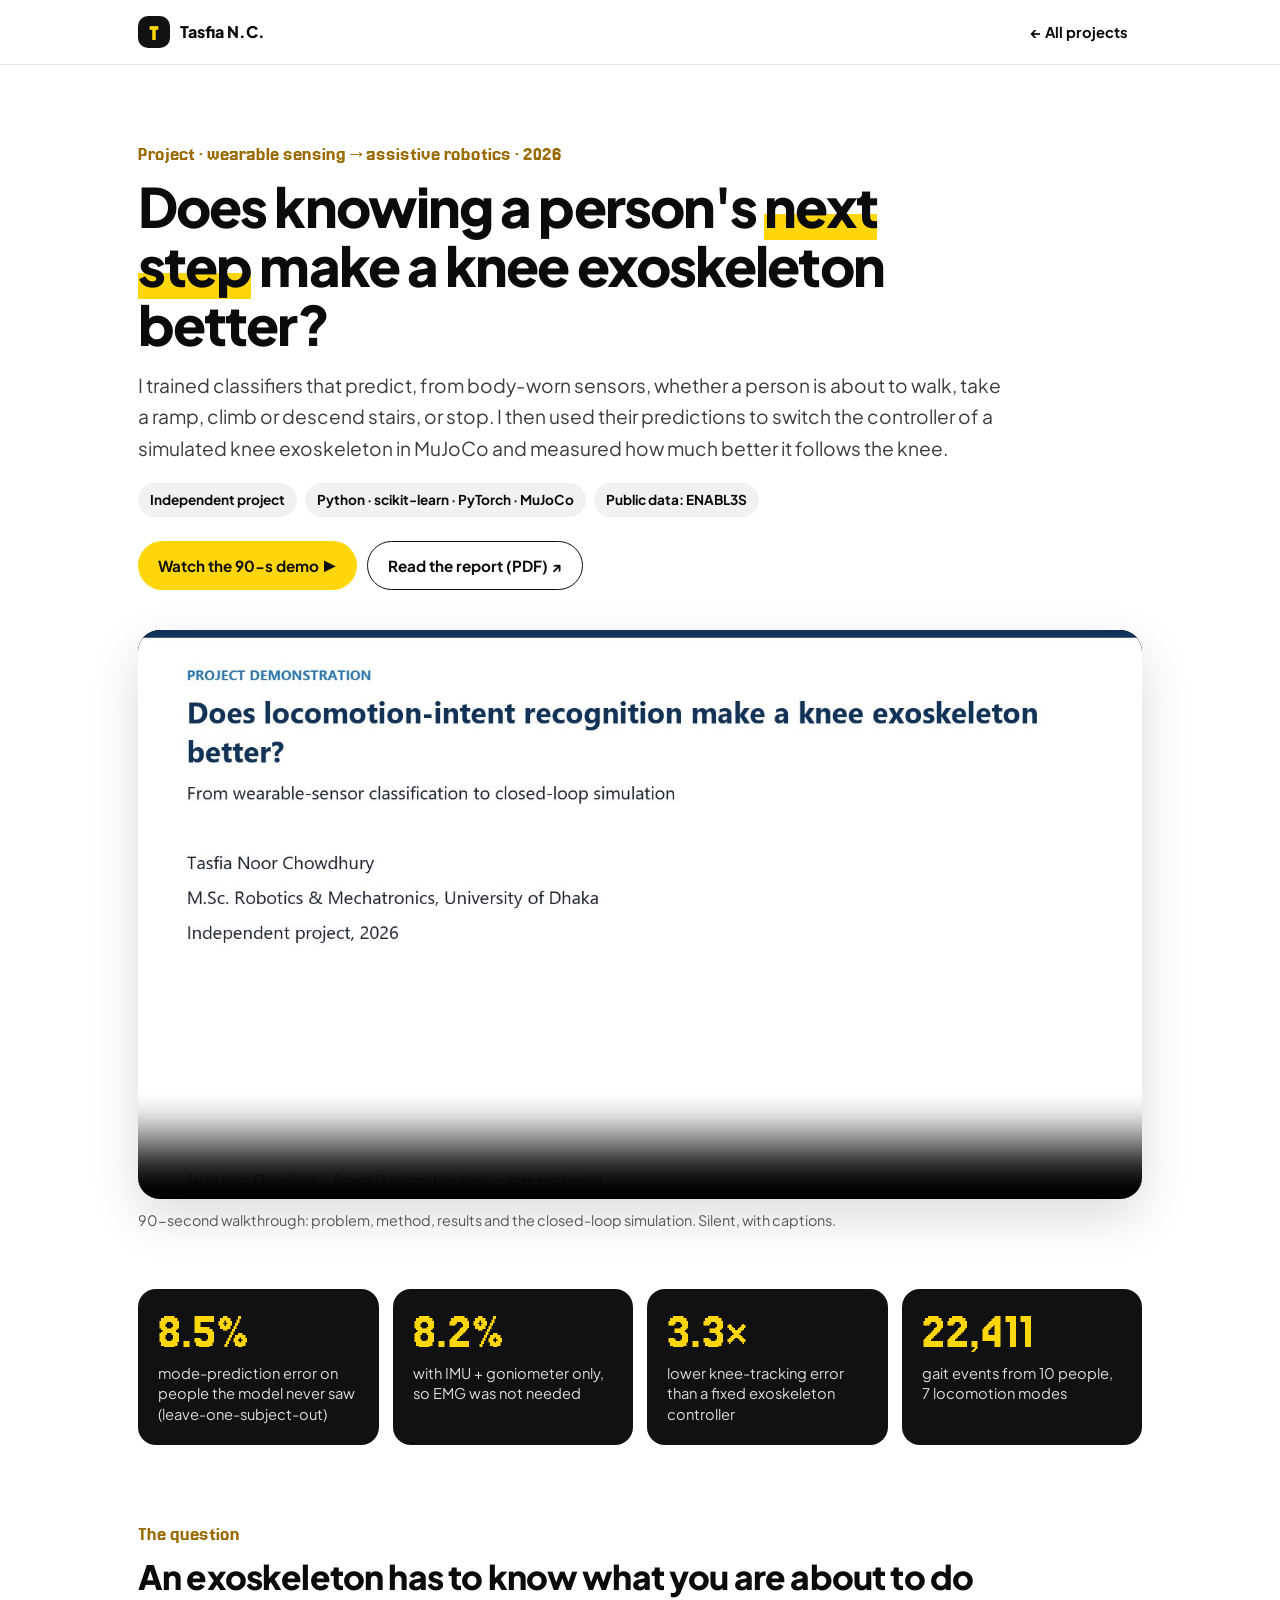
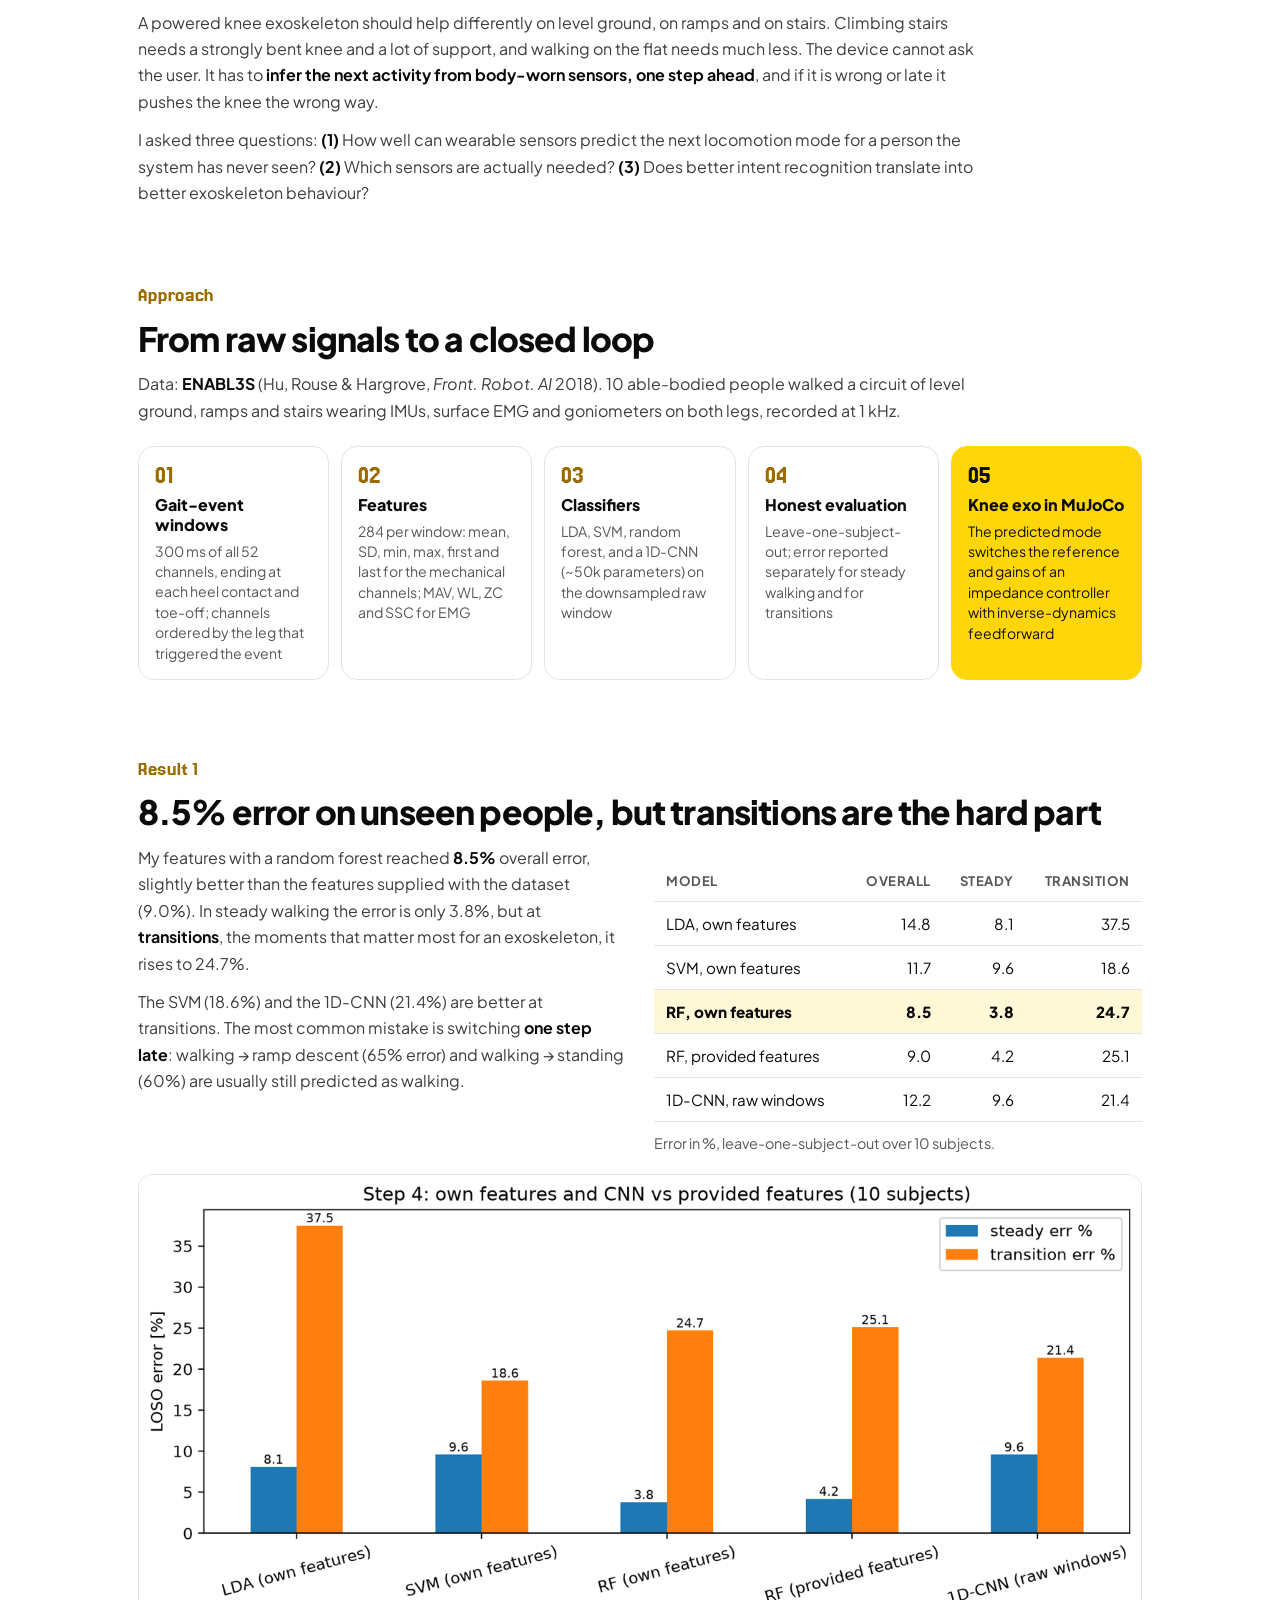
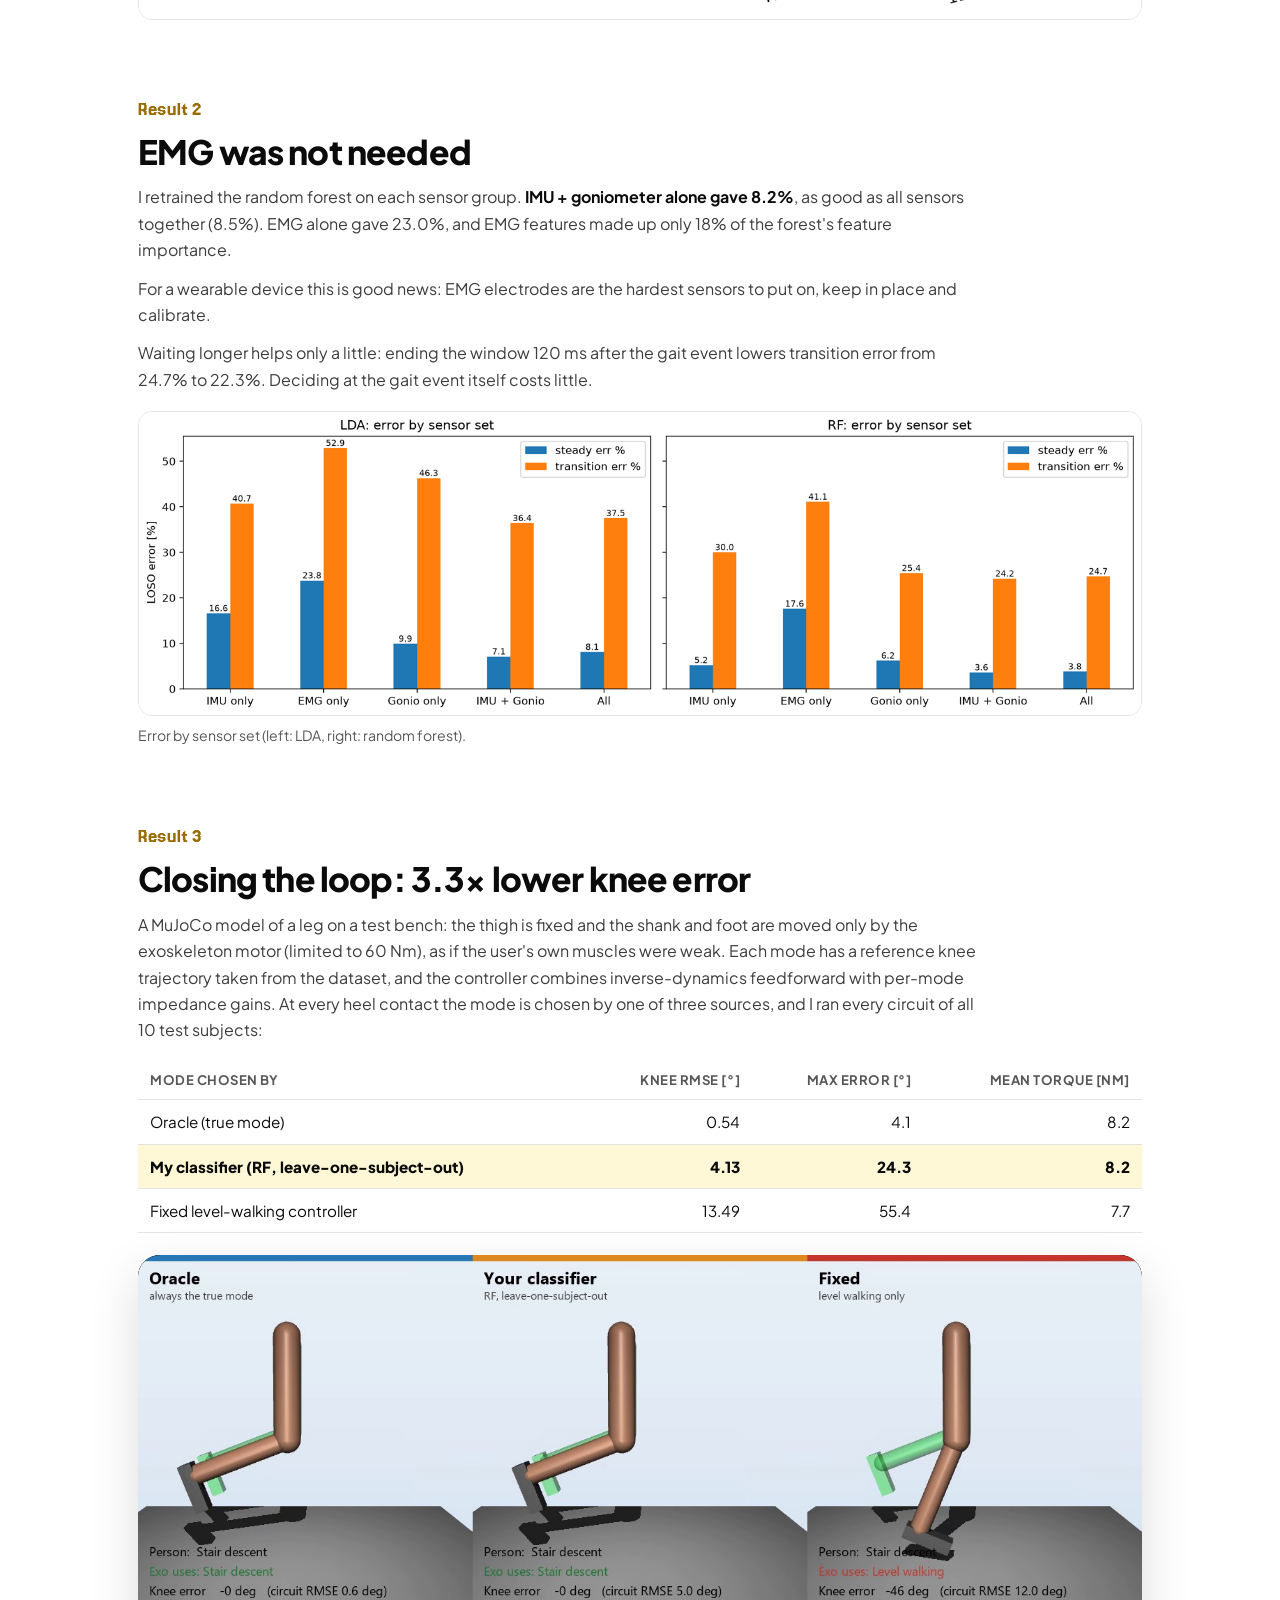
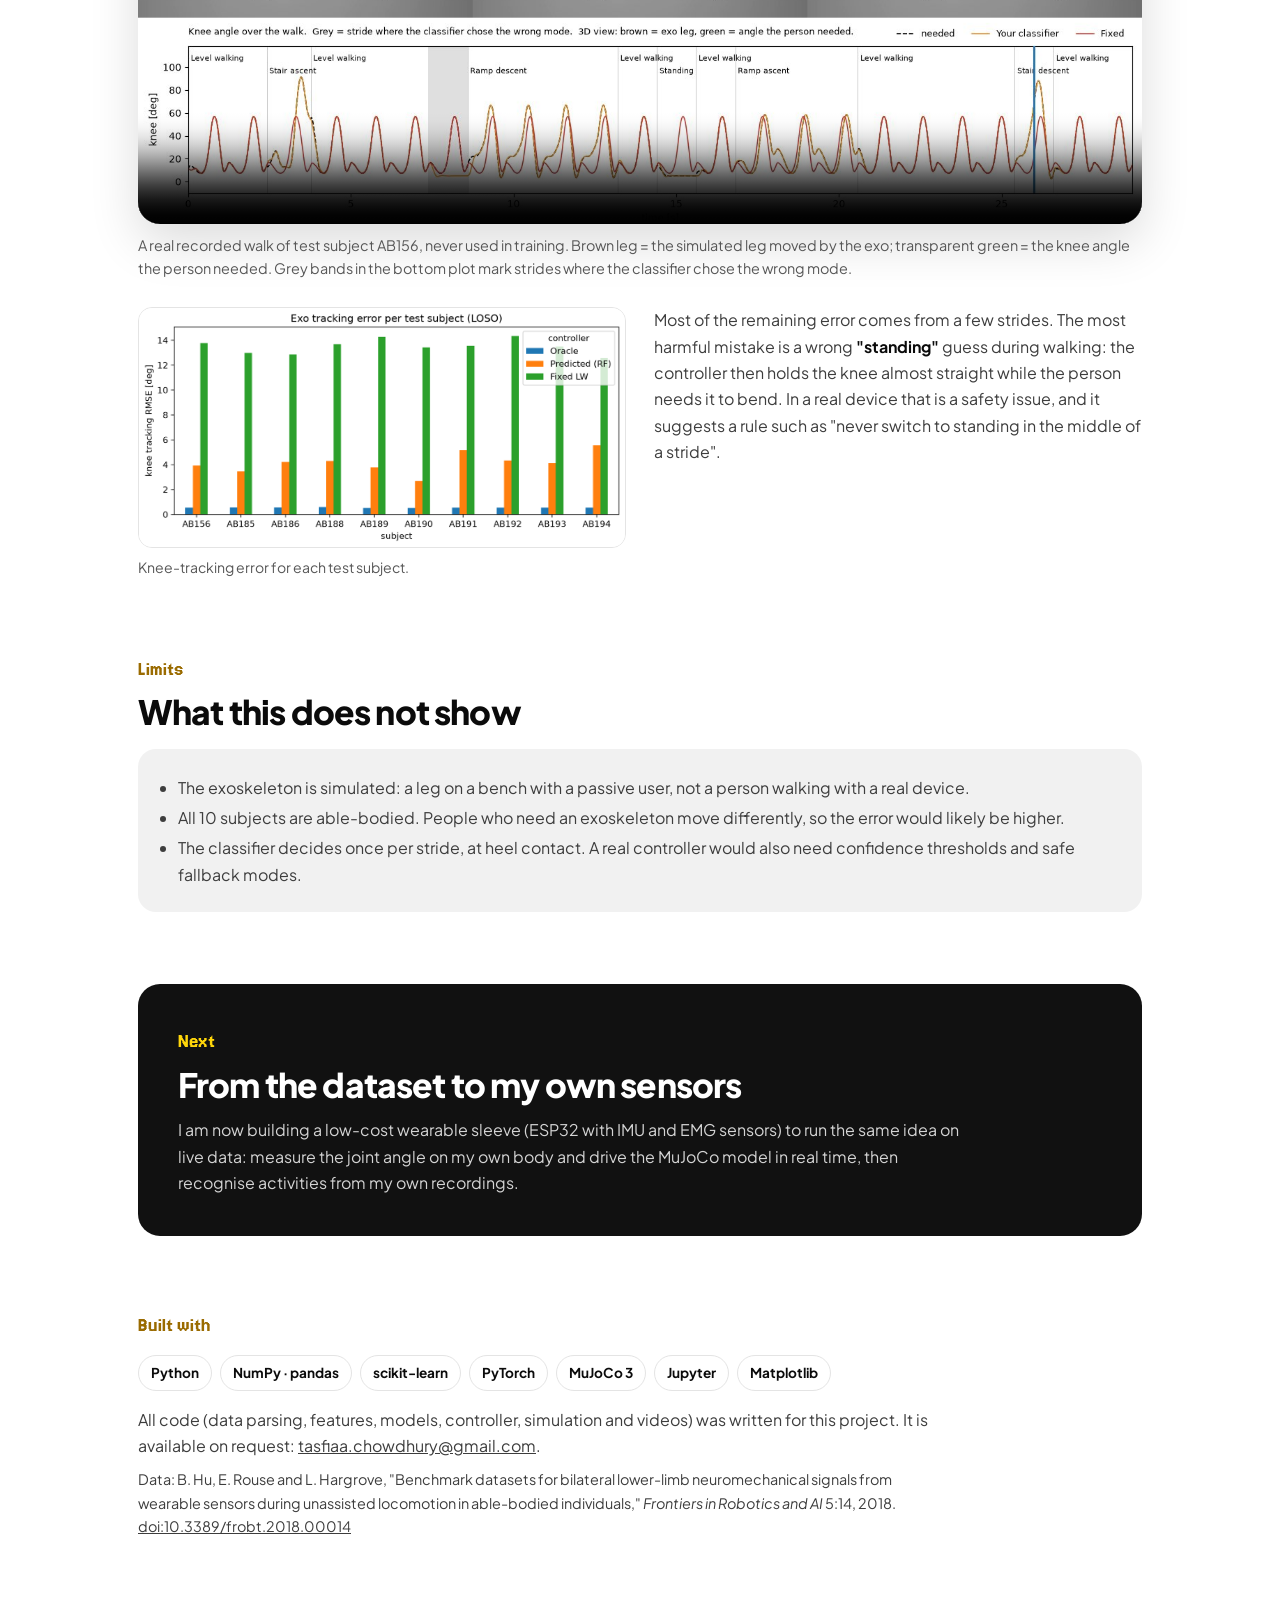
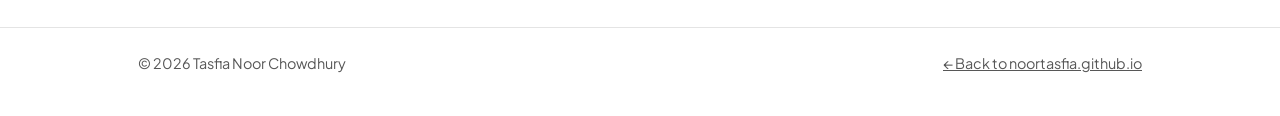
==== projects/knee-exo/index.html @ d2fe1c57 "Add knee exoskeleton intent-recognition project page with demo video Co-Authored-By: Claude Opus 5.5" ====
<!doctype html>
<html lang="en">
<head>
<meta charset="utf-8">
<meta name="viewport" content="width=device-width, initial-scale=1">
<title>Knee Exo Intent · Tasfia Noor Chowdhury</title>
<meta name="description" content="Locomotion-intent recognition from wearable sensors, driving a mode-switching knee exoskeleton in MuJoCo. 8.5% error on unseen people; 3.3x lower knee-tracking error than a fixed controller.">
<meta property="og:title" content="Does locomotion-intent recognition make a knee exoskeleton better?">
<meta property="og:description" content="Wearable-sensor mode recognition (ENABL3S, 10 subjects, leave-one-subject-out) closed-loop with a simulated knee exoskeleton in MuJoCo.">
<meta property="og:image" content="https://noortasfia.github.io/projects/knee-exo/sim-poster.jpg">
<link rel="icon" href="data:image/svg+xml,<svg xmlns='http://www.w3.org/2000/svg' viewBox='0 0 32 32'><rect width='32' height='32' rx='8' fill='%23111111'/><text x='16' y='23' font-size='18' font-family='Arial' font-weight='700' text-anchor='middle' fill='%23FFD60A'>T</text></svg>">
<link rel="preconnect" href="https://fonts.googleapis.com">
<link rel="preconnect" href="https://fonts.gstatic.com" crossorigin>
<link href="https://fonts.googleapis.com/css2?family=Plus+Jakarta+Sans:wght@400;500;600;700;800&family=Jersey+20&display=swap" rel="stylesheet">
<style>
  :root {
    --ink: #0b0b0b; --ink-2: #3d3d3d; --ink-3: #575757; --paper: #fff; --soft: #f1f1f1; --line: #e4e4e4;
    --sun: #ffd60a; --sun-2: #ffc300; --sun-ink: #9a6b00; --night: #111; --sky: #4bc3ff;
    --radius: 22px; --gutter: clamp(16px, 4vw, 48px); --max: 1100px;
    --pixel: "Jersey 20", ui-monospace, monospace;
    --sans: "Plus Jakarta Sans", system-ui, -apple-system, "Segoe UI", sans-serif;
  }
  *, *::before, *::after { box-sizing: border-box; margin: 0; padding: 0; }
  html { scroll-behavior: smooth; }
  body { font-family: var(--sans); color: var(--ink); background: var(--paper); line-height: 1.65; -webkit-font-smoothing: antialiased; overflow-x: hidden; }
  a { color: inherit; }
  img, video { display: block; max-width: 100%; }
  .wrap { max-width: var(--max); margin: 0 auto; padding: 0 var(--gutter); }
  .pixel { font-family: var(--pixel); }

  .nav { position: sticky; top: 0; z-index: 10; background: rgba(255,255,255,.88); backdrop-filter: blur(12px); -webkit-backdrop-filter: blur(12px); border-bottom: 1px solid var(--line); }
  .nav .wrap { display: flex; align-items: center; justify-content: space-between; height: 64px; gap: 12px; }
  .logo { display: flex; align-items: center; gap: 10px; font-weight: 800; text-decoration: none; }
  .logo-mark { width: 32px; height: 32px; border-radius: 10px; background: var(--night); color: var(--sun); display: grid; place-items: center; font-family: var(--pixel); font-size: 1.4rem; }
  .back { font-weight: 700; font-size: .92rem; text-decoration: none; padding: 8px 14px; border-radius: 999px; }
  .back:hover { background: var(--soft); }

  .btn { display: inline-flex; align-items: center; gap: 8px; padding: 11px 20px; border-radius: 999px; font-weight: 700; font-size: .95rem; text-decoration: none; transition: transform .2s, background .2s; }
  .btn:hover { transform: translateY(-2px); }
  .btn-sun { background: var(--sun); color: var(--night); }
  .btn-sun:hover { background: var(--sun-2); }
  .btn-ghost { border: 1.5px solid var(--ink); }

  header.hero { padding: clamp(36px, 6vw, 72px) 0 clamp(24px, 4vw, 40px); }
  .label { font-family: var(--pixel); font-size: 1.3rem; color: var(--sun-ink); display: block; margin-bottom: 6px; }
  h1 { font-size: clamp(2rem, 4.6vw, 3.4rem); line-height: 1.08; letter-spacing: -.035em; font-weight: 800; max-width: 22ch; }
  h1 .hl { background: linear-gradient(transparent 62%, var(--sun) 62%); }
  .lead { font-size: clamp(1.05rem, 1.5vw, 1.2rem); color: var(--ink-2); max-width: 62ch; margin-top: 16px; }
  .meta { display: flex; flex-wrap: wrap; gap: 8px; margin-top: 18px; }
  .meta span { font-size: .85rem; font-weight: 700; padding: 6px 12px; border-radius: 999px; background: var(--soft); }
  .ctas { display: flex; flex-wrap: wrap; gap: 10px; margin-top: 24px; }

  .player { border-radius: var(--radius); overflow: hidden; background: #000; box-shadow: 0 18px 50px rgba(0,0,0,.14); }
  .player video { width: 100%; aspect-ratio: 1440 / 816; background: #000; }
  .cap { font-size: .9rem; color: var(--ink-3); margin-top: 10px; }

  .glance { display: grid; grid-template-columns: repeat(4, 1fr); gap: 14px; margin: clamp(32px, 5vw, 56px) 0 0; }
  .glance div { background: var(--night); color: #fff; border-radius: 18px; padding: 20px; }
  .glance strong { display: block; font-family: var(--pixel); font-weight: 400; font-size: clamp(2.4rem, 4vw, 3.2rem); line-height: .9; color: var(--sun); }
  .glance span { font-size: .92rem; color: rgba(255,255,255,.85); display: block; margin-top: 8px; line-height: 1.4; }

  section { padding: clamp(40px, 6vw, 72px) 0 0; }
  h2 { font-size: clamp(1.5rem, 2.8vw, 2.1rem); letter-spacing: -.025em; line-height: 1.15; font-weight: 800; margin-bottom: 14px; }
  h3 { font-size: 1.15rem; font-weight: 800; margin: 22px 0 6px; }
  p + p { margin-top: 12px; }
  .prose { max-width: 70ch; color: var(--ink-2); }
  .prose b { color: var(--ink); }

  .pipe { display: grid; grid-template-columns: repeat(5, 1fr); gap: 12px; margin-top: 22px; counter-reset: s; }
  .pipe div { border: 1.5px solid var(--line); border-radius: 16px; padding: 16px; position: relative; }
  .pipe div::before { counter-increment: s; content: "0" counter(s); font-family: var(--pixel); font-size: 1.6rem; color: var(--sun-ink); display: block; line-height: 1; margin-bottom: 6px; }
  .pipe h4 { font-size: 1rem; font-weight: 800; line-height: 1.25; }
  .pipe p { font-size: .88rem; color: var(--ink-3); margin-top: 6px; line-height: 1.45; }
  .pipe div.last { background: var(--sun); border-color: var(--sun); }
  .pipe div.last::before, .pipe div.last p { color: var(--night); }

  figure { margin: 18px 0 0; }
  figure img { border-radius: 14px; border: 1px solid var(--line); background: #fff; width: 100%; }
  figcaption { font-size: .88rem; color: var(--ink-3); margin-top: 8px; }
  .two { display: grid; grid-template-columns: 1fr 1fr; gap: 28px; align-items: start; }

  .tbl { width: 100%; overflow-x: auto; margin-top: 16px; }
  table { border-collapse: collapse; width: 100%; min-width: 460px; font-size: .95rem; }
  th, td { padding: 9px 12px; text-align: right; border-bottom: 1px solid var(--line); }
  th:first-child, td:first-child { text-align: left; }
  th { font-size: .82rem; text-transform: uppercase; letter-spacing: .04em; color: var(--ink-3); }
  tr.best td { font-weight: 800; background: #fff8d6; }

  .note { background: var(--soft); border-radius: 18px; padding: 20px 22px; margin-top: 18px; }
  .note ul { margin: 6px 0 0 18px; }
  .note li { margin: 4px 0; color: var(--ink-2); }
  .next { background: var(--night); color: #fff; border-radius: var(--radius); padding: clamp(24px, 4vw, 40px); }
  .next h2 { color: #fff; }
  .next p { color: rgba(255,255,255,.82); max-width: 66ch; }
  .next .label { color: var(--sun); }

  .tools { display: flex; flex-wrap: wrap; gap: 8px; margin-top: 12px; }
  .tools span { font-size: .85rem; font-weight: 700; padding: 6px 12px; border-radius: 999px; border: 1.5px solid var(--line); }

  footer { margin-top: clamp(48px, 7vw, 88px); border-top: 1px solid var(--line); padding: 24px 0 40px; font-size: .9rem; color: var(--ink-3); }
  footer .wrap { display: flex; justify-content: space-between; flex-wrap: wrap; gap: 12px; }

  @media (max-width: 860px) {
    .glance { grid-template-columns: 1fr 1fr; }
    .pipe { grid-template-columns: 1fr 1fr; }
    .two { grid-template-columns: 1fr; }
  }
  @media (max-width: 480px) {
    .pipe { grid-template-columns: 1fr; }
    .back span { display: none; }
  }
</style>
</head>
<body>

<nav class="nav">
  <div class="wrap">
    <a class="logo" href="/"><span class="logo-mark">T</span>Tasfia N.C.</a>
    <a class="back" href="/#work">← <span>All projects</span></a>
  </div>
</nav>

<main>
<header class="hero">
  <div class="wrap">
    <span class="label">Project · wearable sensing → assistive robotics · 2026</span>
    <h1>Does knowing a person's <span class="hl">next step</span> make a knee exoskeleton better?</h1>
    <p class="lead">I trained classifiers that predict, from body-worn sensors, whether a person is about to walk, take a ramp, climb or descend stairs, or stop. I then used their predictions to switch the controller of a simulated knee exoskeleton in MuJoCo and measured how much better it follows the knee.</p>
    <div class="meta"><span>Independent project</span><span>Python · scikit-learn · PyTorch · MuJoCo</span><span>Public data: ENABL3S</span></div>
    <div class="ctas">
      <a class="btn btn-sun" href="#video">Watch the 90-s demo ▶</a>
      <a class="btn btn-ghost" href="report.pdf" target="_blank" rel="noopener">Read the report (PDF) ↗</a>
    </div>
  </div>
</header>

<div class="wrap" id="video">
  <div class="player">
    <video controls preload="metadata" playsinline poster="demo-poster.jpg">
      <source src="demo.mp4" type="video/mp4">
      Your browser can't play this video. <a href="demo.mp4">Download it (8 MB)</a>.
    </video>
  </div>
  <p class="cap">90-second walkthrough: problem, method, results and the closed-loop simulation. Silent, with captions.</p>

  <div class="glance">
    <div><strong>8.5%</strong><span>mode-prediction error on people the model never saw (leave-one-subject-out)</span></div>
    <div><strong>8.2%</strong><span>with IMU + goniometer only, so EMG was not needed</span></div>
    <div><strong>3.3×</strong><span>lower knee-tracking error than a fixed exoskeleton controller</span></div>
    <div><strong>22,411</strong><span>gait events from 10 people, 7 locomotion modes</span></div>
  </div>
</div>

<section>
  <div class="wrap">
    <span class="label">The question</span>
    <h2>An exoskeleton has to know what you are about to do</h2>
    <div class="prose">
      <p>A powered knee exoskeleton should help differently on level ground, on ramps and on stairs. Climbing stairs needs a strongly bent knee and a lot of support, and walking on the flat needs much less. The device cannot ask the user. It has to <b>infer the next activity from body-worn sensors, one step ahead</b>, and if it is wrong or late it pushes the knee the wrong way.</p>
      <p>I asked three questions: <b>(1)</b> How well can wearable sensors predict the next locomotion mode for a person the system has never seen? <b>(2)</b> Which sensors are actually needed? <b>(3)</b> Does better intent recognition translate into better exoskeleton behaviour?</p>
    </div>
  </div>
</section>

<section>
  <div class="wrap">
    <span class="label">Approach</span>
    <h2>From raw signals to a closed loop</h2>
    <div class="prose"><p>Data: <b>ENABL3S</b> (Hu, Rouse &amp; Hargrove, <i>Front. Robot. AI</i> 2018). 10 able-bodied people walked a circuit of level ground, ramps and stairs wearing IMUs, surface EMG and goniometers on both legs, recorded at 1 kHz.</p></div>
    <div class="pipe">
      <div><h4>Gait-event windows</h4><p>300 ms of all 52 channels, ending at each heel contact and toe-off; channels ordered by the leg that triggered the event</p></div>
      <div><h4>Features</h4><p>284 per window: mean, SD, min, max, first and last for the mechanical channels; MAV, WL, ZC and SSC for EMG</p></div>
      <div><h4>Classifiers</h4><p>LDA, SVM, random forest, and a 1D-CNN (~50k parameters) on the downsampled raw window</p></div>
      <div><h4>Honest evaluation</h4><p>Leave-one-subject-out; error reported separately for steady walking and for transitions</p></div>
      <div class="last"><h4>Knee exo in MuJoCo</h4><p>The predicted mode switches the reference and gains of an impedance controller with inverse-dynamics feedforward</p></div>
    </div>
  </div>
</section>

<section>
  <div class="wrap">
    <span class="label">Result 1</span>
    <h2>8.5% error on unseen people, but transitions are the hard part</h2>
    <div class="two">
      <div class="prose">
        <p>My features with a random forest reached <b>8.5%</b> overall error, slightly better than the features supplied with the dataset (9.0%). In steady walking the error is only 3.8%, but at <b>transitions</b>, the moments that matter most for an exoskeleton, it rises to 24.7%.</p>
        <p>The SVM (18.6%) and the 1D-CNN (21.4%) are better at transitions. The most common mistake is switching <b>one step late</b>: walking → ramp descent (65% error) and walking → standing (60%) are usually still predicted as walking.</p>
      </div>
      <div class="tbl"><table>
        <tr><th>Model</th><th>Overall</th><th>Steady</th><th>Transition</th></tr>
        <tr><td>LDA, own features</td><td>14.8</td><td>8.1</td><td>37.5</td></tr>
        <tr><td>SVM, own features</td><td>11.7</td><td>9.6</td><td>18.6</td></tr>
        <tr class="best"><td>RF, own features</td><td>8.5</td><td>3.8</td><td>24.7</td></tr>
        <tr><td>RF, provided features</td><td>9.0</td><td>4.2</td><td>25.1</td></tr>
        <tr><td>1D-CNN, raw windows</td><td>12.2</td><td>9.6</td><td>21.4</td></tr>
      </table><p class="cap">Error in %, leave-one-subject-out over 10 subjects.</p></div>
    </div>
    <figure><img src="step4-comparison.png" alt="Bar chart of steady and transition error for each classifier" loading="lazy"></figure>
  </div>
</section>

<section>
  <div class="wrap">
    <span class="label">Result 2</span>
    <h2>EMG was not needed</h2>
    <div>
      <div class="prose">
        <p>I retrained the random forest on each sensor group. <b>IMU + goniometer alone gave 8.2%</b>, as good as all sensors together (8.5%). EMG alone gave 23.0%, and EMG features made up only 18% of the forest's feature importance.</p>
        <p>For a wearable device this is good news: EMG electrodes are the hardest sensors to put on, keep in place and calibrate.</p>
        <p>Waiting longer helps only a little: ending the window 120 ms after the gait event lowers transition error from 24.7% to 22.3%. Deciding at the gait event itself costs little.</p>
      </div>
    </div>
    <figure><img src="step5-sensor-ablation.png" alt="Error by sensor set for LDA and random forest" loading="lazy"><figcaption>Error by sensor set (left: LDA, right: random forest).</figcaption></figure>
  </div>
</section>

<section>
  <div class="wrap">
    <span class="label">Result 3</span>
    <h2>Closing the loop: 3.3× lower knee error</h2>
    <div class="prose">
      <p>A MuJoCo model of a leg on a test bench: the thigh is fixed and the shank and foot are moved only by the exoskeleton motor (limited to 60 Nm), as if the user's own muscles were weak. Each mode has a reference knee trajectory taken from the dataset, and the controller combines inverse-dynamics feedforward with per-mode impedance gains. At every heel contact the mode is chosen by one of three sources, and I ran every circuit of all 10 test subjects:</p>
    </div>
    <div class="tbl"><table>
      <tr><th>Mode chosen by</th><th>Knee RMSE [°]</th><th>Max error [°]</th><th>Mean torque [Nm]</th></tr>
      <tr><td>Oracle (true mode)</td><td>0.54</td><td>4.1</td><td>8.2</td></tr>
      <tr class="best"><td>My classifier (RF, leave-one-subject-out)</td><td>4.13</td><td>24.3</td><td>8.2</td></tr>
      <tr><td>Fixed level-walking controller</td><td>13.49</td><td>55.4</td><td>7.7</td></tr>
    </table></div>
    <div class="player" style="margin-top:22px">
      <video controls preload="none" playsinline poster="sim-poster.jpg"><source src="sim.mp4" type="video/mp4"></video>
    </div>
    <p class="cap">A real recorded walk of test subject AB156, never used in training. Brown leg = the simulated leg moved by the exo; transparent green = the knee angle the person needed. Grey bands in the bottom plot mark strides where the classifier chose the wrong mode.</p>
    <div class="two" style="margin-top:8px">
      <figure><img src="step6-rmse-per-subject.png" alt="Knee tracking RMSE per test subject for the three controllers" loading="lazy"><figcaption>Knee-tracking error for each test subject.</figcaption></figure>
      <div class="prose" style="margin-top:18px">
        <p>Most of the remaining error comes from a few strides. The most harmful mistake is a wrong <b>"standing"</b> guess during walking: the controller then holds the knee almost straight while the person needs it to bend. In a real device that is a safety issue, and it suggests a rule such as "never switch to standing in the middle of a stride".</p>
      </div>
    </div>
  </div>
</section>

<section>
  <div class="wrap">
    <span class="label">Limits</span>
    <h2>What this does not show</h2>
    <div class="note"><ul>
      <li>The exoskeleton is simulated: a leg on a bench with a passive user, not a person walking with a real device.</li>
      <li>All 10 subjects are able-bodied. People who need an exoskeleton move differently, so the error would likely be higher.</li>
      <li>The classifier decides once per stride, at heel contact. A real controller would also need confidence thresholds and safe fallback modes.</li>
    </ul></div>
  </div>
</section>

<section>
  <div class="wrap">
    <div class="next">
      <span class="label">Next</span>
      <h2>From the dataset to my own sensors</h2>
      <p>I am now building a low-cost wearable sleeve (ESP32 with IMU and EMG sensors) to run the same idea on live data: measure the joint angle on my own body and drive the MuJoCo model in real time, then recognise activities from my own recordings.</p>
    </div>
  </div>
</section>

<section>
  <div class="wrap">
    <span class="label">Built with</span>
    <div class="tools"><span>Python</span><span>NumPy · pandas</span><span>scikit-learn</span><span>PyTorch</span><span>MuJoCo 3</span><span>Jupyter</span><span>Matplotlib</span></div>
    <p class="prose" style="margin-top:16px">All code (data parsing, features, models, controller, simulation and videos) was written for this project. It is available on request: <a href="mailto:tasfiaa.chowdhury@gmail.com">tasfiaa.chowdhury@gmail.com</a>.</p>
    <p class="prose" style="margin-top:8px;font-size:.9rem">Data: B. Hu, E. Rouse and L. Hargrove, "Benchmark datasets for bilateral lower-limb neuromechanical signals from wearable sensors during unassisted locomotion in able-bodied individuals," <i>Frontiers in Robotics and AI</i> 5:14, 2018. <a href="https://doi.org/10.3389/frobt.2018.00014" target="_blank" rel="noopener">doi:10.3389/frobt.2018.00014</a></p>
  </div>
</section>
</main>

<footer>
  <div class="wrap"><span>© <span id="yr">2026</span> Tasfia Noor Chowdhury</span><a href="/">← Back to noortasfia.github.io</a></div>
</footer>
<script>document.getElementById("yr").textContent = new Date().getFullYear();</script>
</body>
</html>
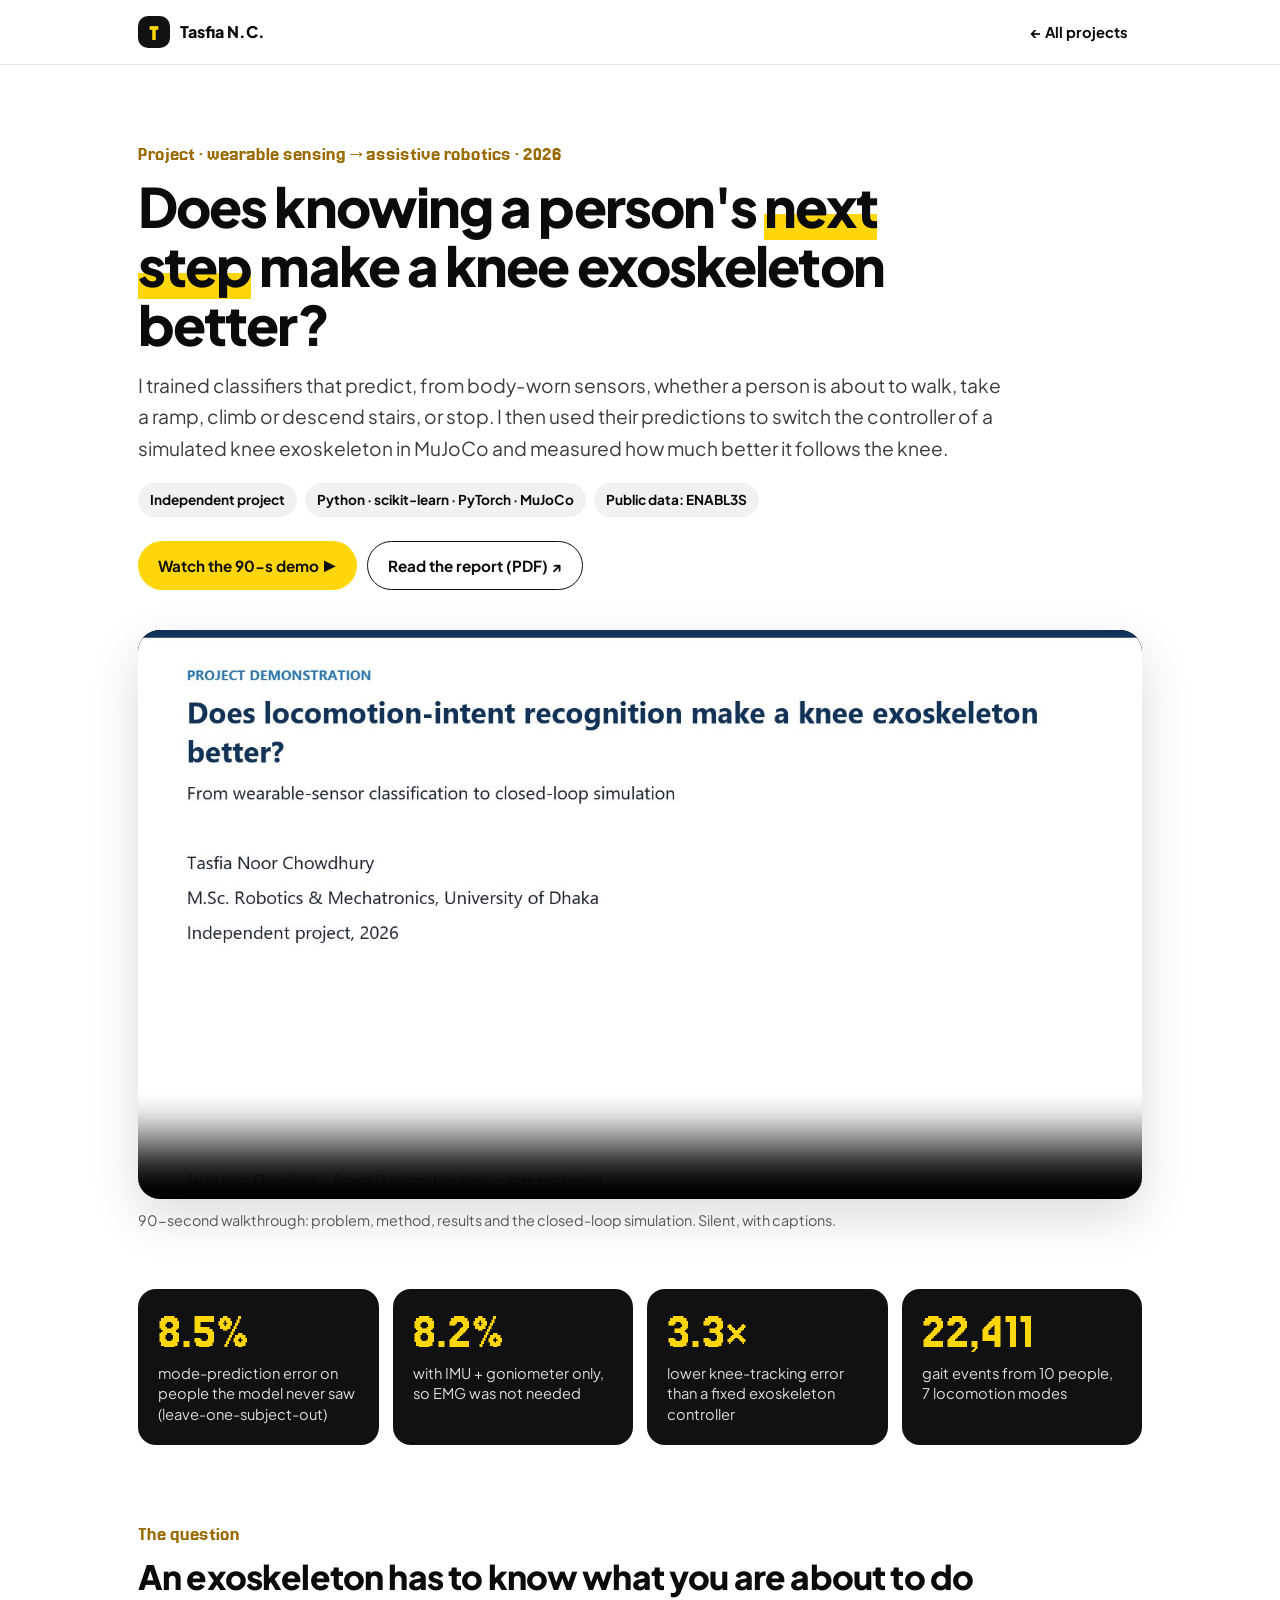
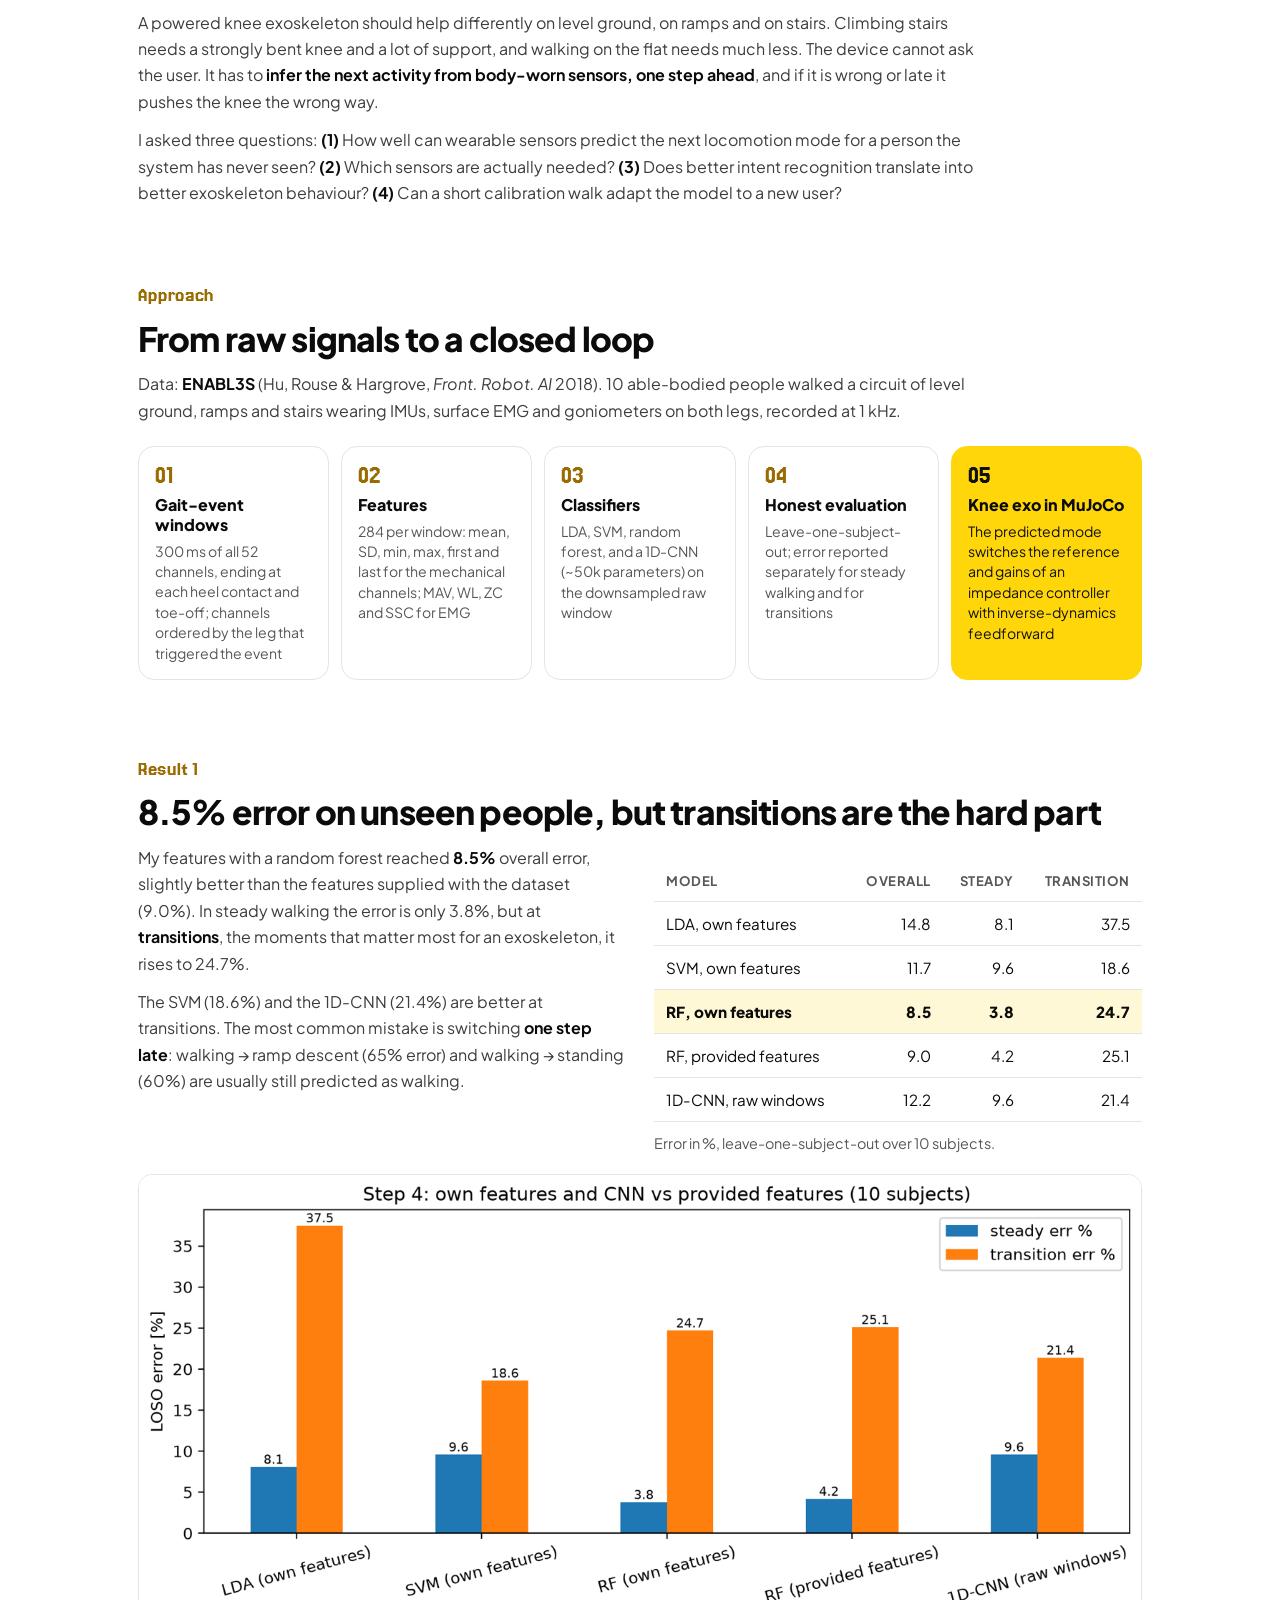
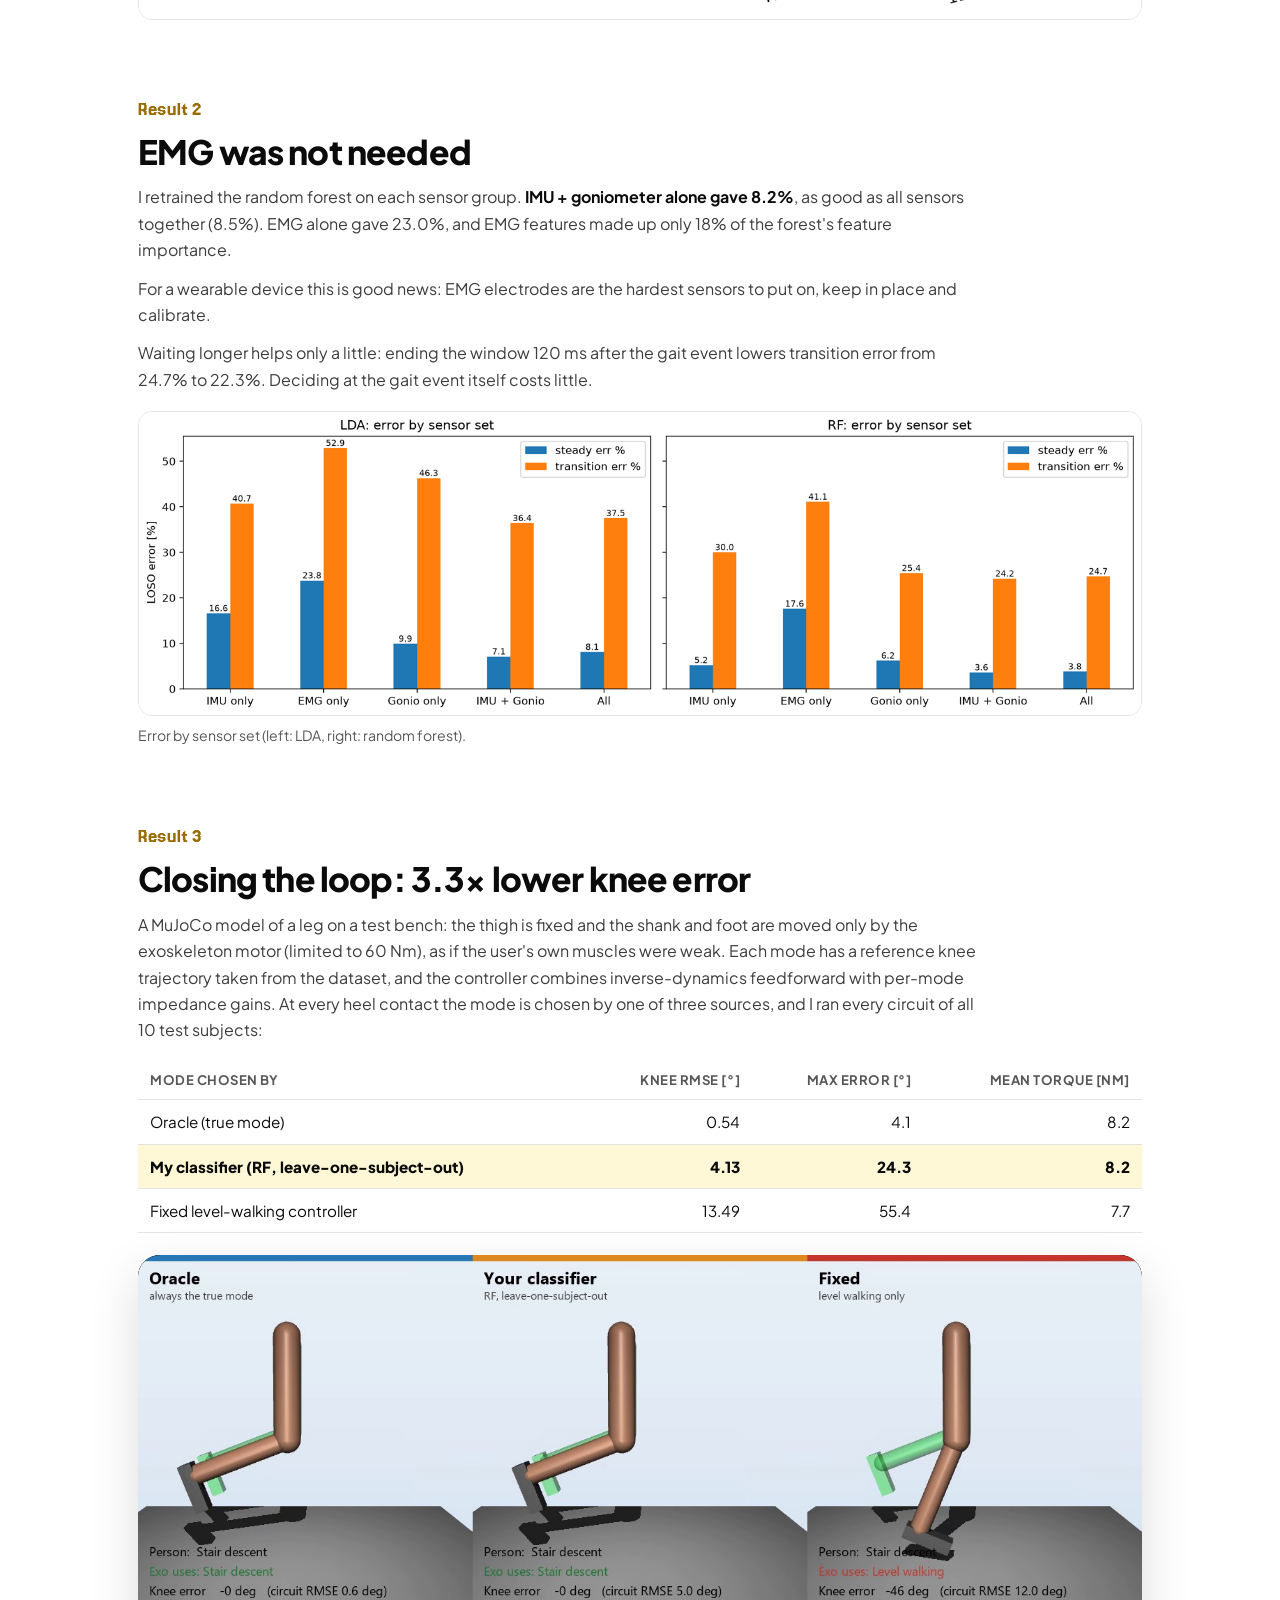
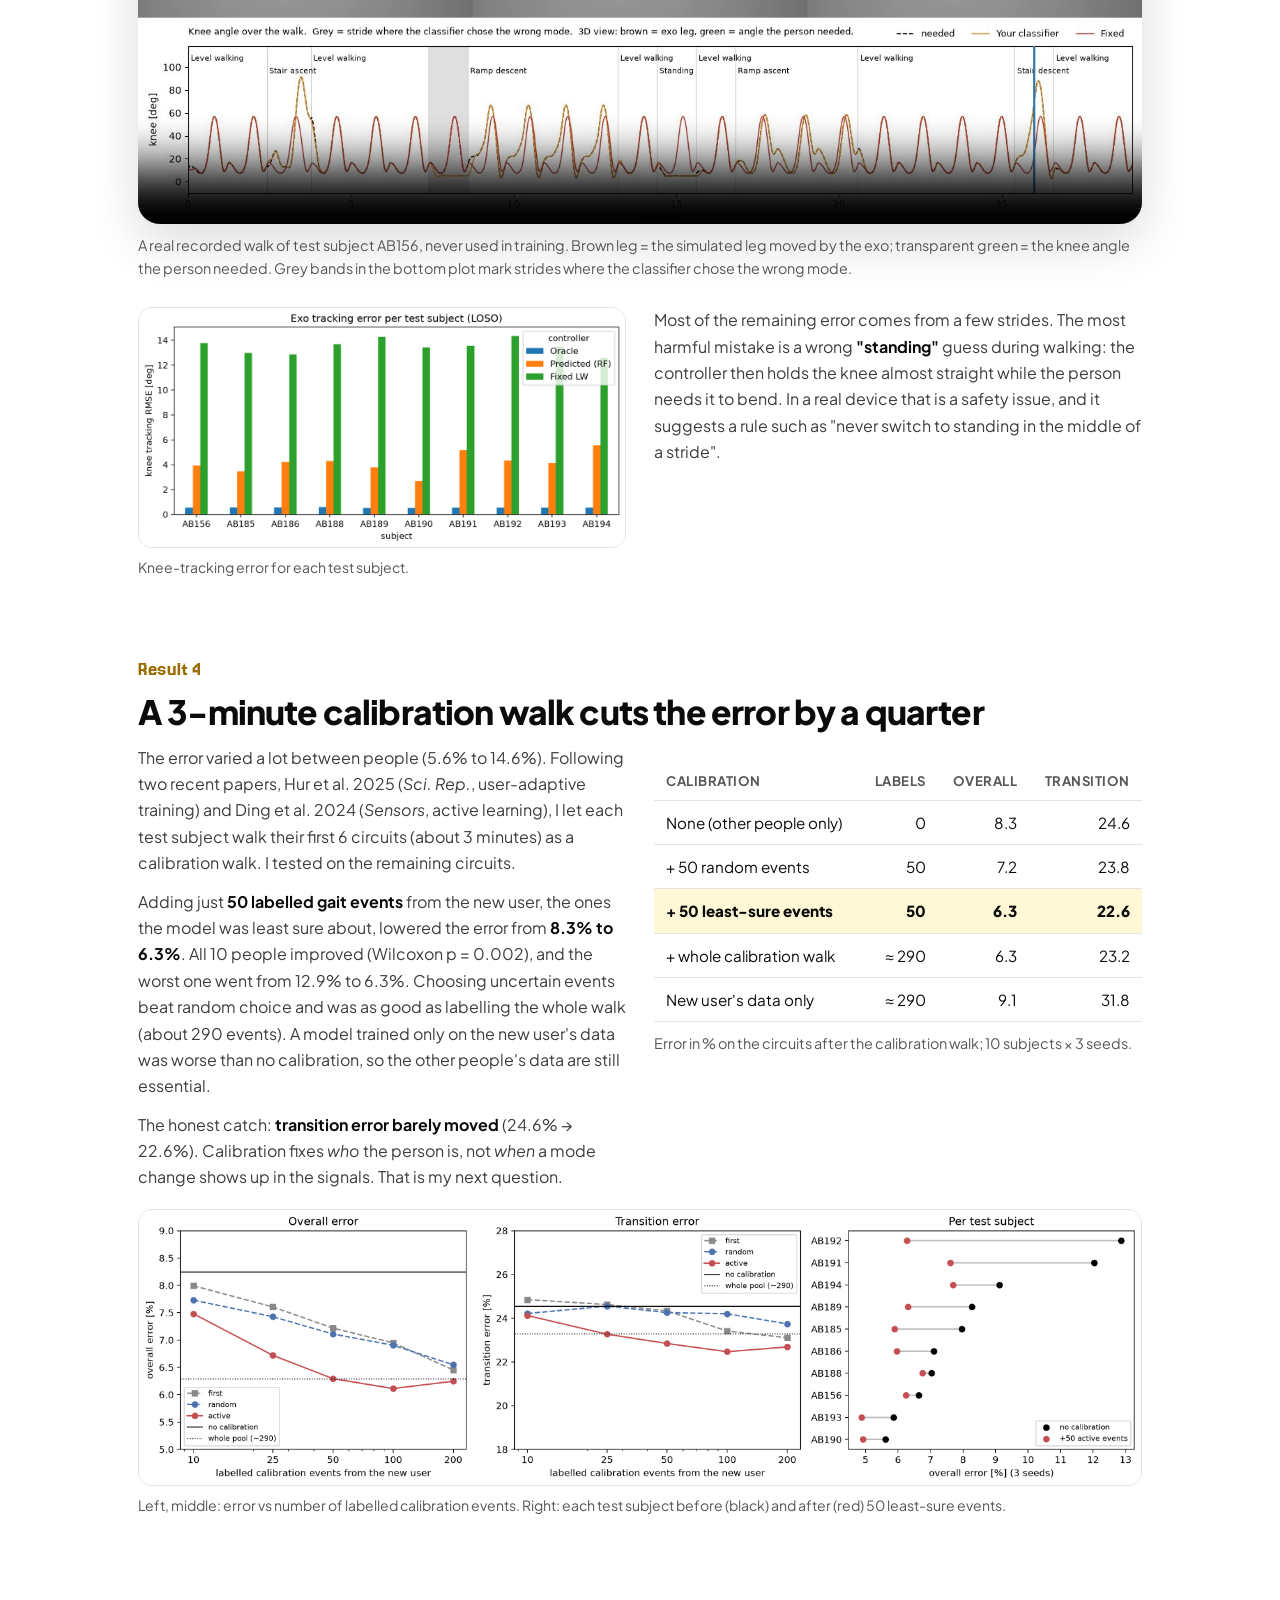
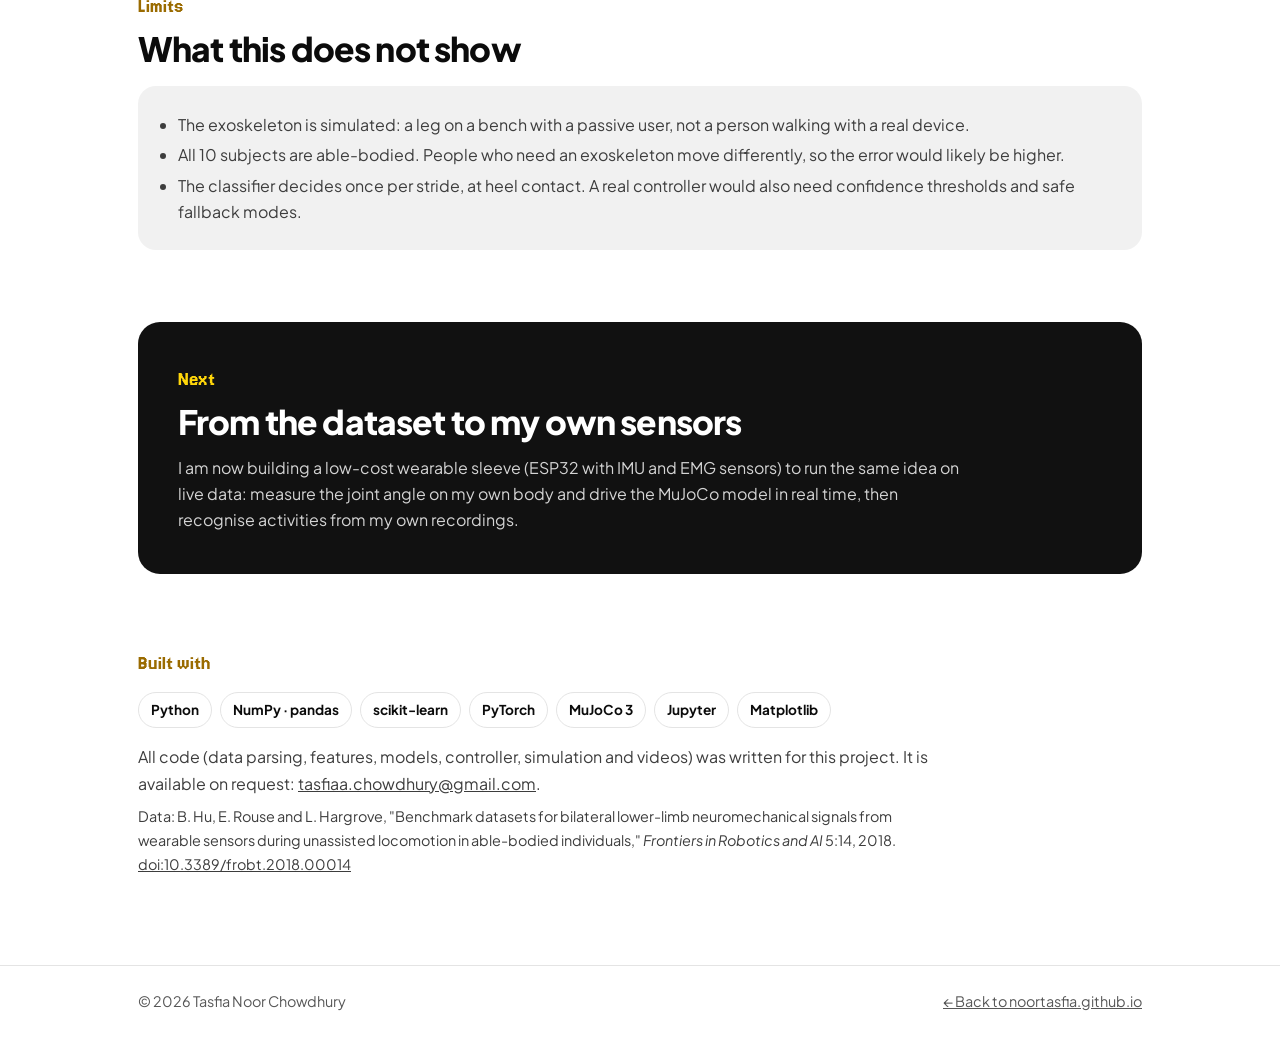
==== commit 7a3af09f: "Knee-exo page: Result 4, personalisation with a short calibration walk; updated report Co-Authored-B" ====
--- a/projects/knee-exo/index.html
+++ b/projects/knee-exo/index.html
@@ -157,7 +157,7 @@
     <h2>An exoskeleton has to know what you are about to do</h2>
     <div class="prose">
       <p>A powered knee exoskeleton should help differently on level ground, on ramps and on stairs. Climbing stairs needs a strongly bent knee and a lot of support, and walking on the flat needs much less. The device cannot ask the user. It has to <b>infer the next activity from body-worn sensors, one step ahead</b>, and if it is wrong or late it pushes the knee the wrong way.</p>
-      <p>I asked three questions: <b>(1)</b> How well can wearable sensors predict the next locomotion mode for a person the system has never seen? <b>(2)</b> Which sensors are actually needed? <b>(3)</b> Does better intent recognition translate into better exoskeleton behaviour?</p>
+      <p>I asked three questions: <b>(1)</b> How well can wearable sensors predict the next locomotion mode for a person the system has never seen? <b>(2)</b> Which sensors are actually needed? <b>(3)</b> Does better intent recognition translate into better exoskeleton behaviour? <b>(4)</b> Can a short calibration walk adapt the model to a new user?</p>
     </div>
   </div>
 </section>
@@ -242,6 +242,29 @@
 
 <section>
   <div class="wrap">
+    <span class="label">Result 4</span>
+    <h2>A 3-minute calibration walk cuts the error by a quarter</h2>
+    <div class="two">
+      <div class="prose">
+        <p>The error varied a lot between people (5.6% to 14.6%). Following two recent papers, Hur et al. 2025 (<i>Sci. Rep.</i>, user-adaptive training) and Ding et al. 2024 (<i>Sensors</i>, active learning), I let each test subject walk their first 6 circuits (about 3 minutes) as a calibration walk. I tested on the remaining circuits.</p>
+        <p>Adding just <b>50 labelled gait events</b> from the new user, the ones the model was least sure about, lowered the error from <b>8.3% to 6.3%</b>. All 10 people improved (Wilcoxon p = 0.002), and the worst one went from 12.9% to 6.3%. Choosing uncertain events beat random choice and was as good as labelling the whole walk (about 290 events). A model trained only on the new user's data was worse than no calibration, so the other people's data are still essential.</p>
+        <p>The honest catch: <b>transition error barely moved</b> (24.6% → 22.6%). Calibration fixes <i>who</i> the person is, not <i>when</i> a mode change shows up in the signals. That is my next question.</p>
+      </div>
+      <div class="tbl"><table>
+        <tr><th>Calibration</th><th>Labels</th><th>Overall</th><th>Transition</th></tr>
+        <tr><td>None (other people only)</td><td>0</td><td>8.3</td><td>24.6</td></tr>
+        <tr><td>+ 50 random events</td><td>50</td><td>7.2</td><td>23.8</td></tr>
+        <tr class="best"><td>+ 50 least-sure events</td><td>50</td><td>6.3</td><td>22.6</td></tr>
+        <tr><td>+ whole calibration walk</td><td>≈ 290</td><td>6.3</td><td>23.2</td></tr>
+        <tr><td>New user's data only</td><td>≈ 290</td><td>9.1</td><td>31.8</td></tr>
+      </table><p class="cap">Error in % on the circuits after the calibration walk; 10 subjects × 3 seeds.</p></div>
+    </div>
+    <figure><img src="step7-personalisation.png" alt="Error versus number of labelled calibration events, and per-subject error before and after calibration" loading="lazy"><figcaption>Left, middle: error vs number of labelled calibration events. Right: each test subject before (black) and after (red) 50 least-sure events.</figcaption></figure>
+  </div>
+</section>
+
+<section>
+  <div class="wrap">
     <span class="label">Limits</span>
     <h2>What this does not show</h2>
     <div class="note"><ul>
